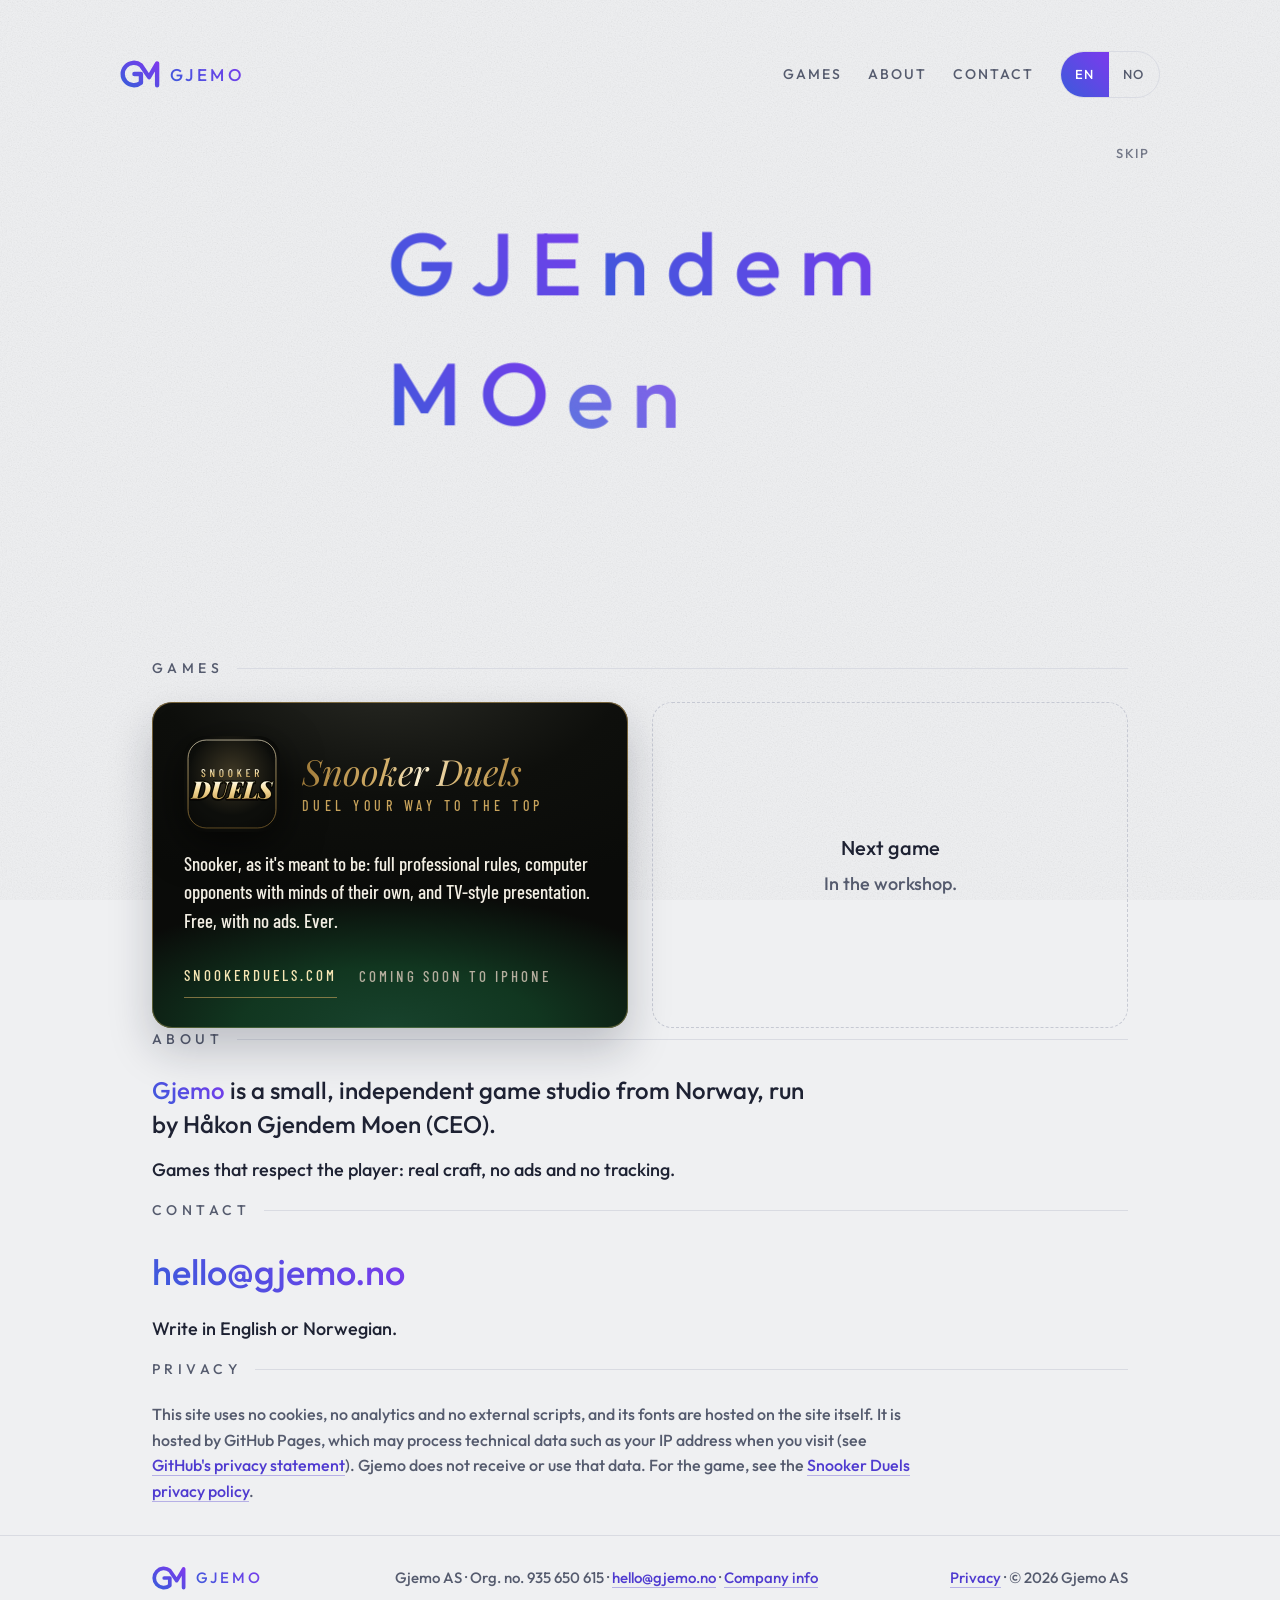
==== index.html @ 57ed3714 "Mykere inntoning av «Games, made in Norway» (starter før pennene er ferdige) Co-Authored-By: Claude " ====
<!doctype html>
<html lang="en">
<head>
<meta charset="utf-8">
<meta name="viewport" content="width=device-width,initial-scale=1">
<title>Gjemo - Independent game studio from Norway</title>
<meta name="description" content="Gjemo AS is a small independent game studio from Norway.">
<meta name="theme-color" content="#EFF0F2">
<link rel="icon" href="favicon.svg?v=2" type="image/svg+xml">
<style>
/* Fonts are self-hosted (see fonts/OFL.txt): no request leaves gjemo.no. */
@font-face{font-family:'Outfit';font-style:normal;font-weight:500;font-display:swap;src:url(fonts/outfit-500.woff2) format('woff2')}
@font-face{font-family:'Playfair Display';font-style:italic;font-weight:400;font-display:swap;src:url(fonts/playfair-display-italic-400.woff2) format('woff2')}
@font-face{font-family:'Barlow Condensed';font-style:normal;font-weight:500;font-display:swap;src:url(fonts/barlow-condensed-500.woff2) format('woff2')}

/* Gjemo identity: light, royal blue to violet */
:root{color-scheme:light;--bg:#EFF0F2;--card:#F8F8FA;--text:#1E2233;--muted:#555B6E;--line:#D9DBE2;--blue:#3B5BDB;--violet:#7C3AED;--link:#4F3BD0;--grad:linear-gradient(45deg,#3B5BDB,#7C3AED)}
*,*::before,*::after{box-sizing:border-box}
html{-webkit-text-size-adjust:100%}
body{margin:0;background:var(--bg);color:var(--text);font-family:'Outfit',system-ui,sans-serif;font-weight:500;font-size:18px;line-height:1.6;position:relative}
.tex{position:fixed;inset:0;width:100%;height:100%;pointer-events:none;z-index:0}
body>*:not(.tex){position:relative;z-index:1}
a{color:var(--link);text-decoration:none;border-bottom:1px solid rgba(79,59,208,.35)}
a:hover{border-bottom-color:var(--link)}
a:focus-visible{outline:2px solid var(--violet);outline-offset:3px;border-radius:2px}
.sprite{position:absolute;width:0;height:0;overflow:hidden}
.wrap{max-width:1040px;margin:0 auto;padding:0 32px}

/* Top bar */
.bar{display:flex;align-items:center;justify-content:space-between;gap:16px;padding:22px 0}
.brand{display:flex;align-items:center;gap:10px;border:0}
.brand svg{display:block}
.word{font-family:'Outfit',sans-serif;font-weight:500;letter-spacing:.2em;background:var(--grad);-webkit-background-clip:text;background-clip:text;color:transparent}
.brand .word{font-size:17px}
.nav{display:flex;align-items:center;gap:26px;font-size:14px;letter-spacing:.14em;text-transform:uppercase}
.nav a{color:var(--muted);border:0;padding:12px 4px;margin:-12px -4px}
.nav a:hover{color:var(--violet)}
.lang{display:flex;border:1px solid var(--line);border-radius:999px;overflow:hidden}
.lang button{font:inherit;font-size:13px;letter-spacing:.12em;background:none;border:0;color:var(--muted);padding:12px 14px;min-width:44px;min-height:44px;cursor:pointer}
.lang button[aria-pressed="true"]{background:var(--grad);color:#fff}

/* Hero. The finished lockup is plain markup (also the fallback). The intro script
   slides GJEMO into place while two fountain pens draw the mark (about 2.5 s), then shows it. */
.hero{position:relative;padding:150px 0 120px;display:flex;flex-direction:column;align-items:center;text-align:center;gap:26px}
.lockup{display:flex;align-items:center;gap:clamp(18px,3vw,34px);margin:0;font-weight:500}
.lockup .word{font-size:clamp(44px,8.4vw,88px);line-height:1;letter-spacing:.2em;margin-right:-.2em;white-space:nowrap}
.lockup .word span{background:var(--grad);-webkit-background-clip:text;background-clip:text;color:transparent}
.mark{display:block;width:clamp(100px,19vw,200px);height:auto;overflow:visible}
.tagline{margin:0;font-size:clamp(22px,3vw,30px);color:var(--text)}
.sub{margin:0;font-size:17px;color:var(--muted);letter-spacing:.06em}
.intro-on .lockup{visibility:hidden}
.intro-on .tagline,.intro-on .sub{opacity:0}
/* Tagline fades in softly while the pens are finishing (no jump when the intro ends) */
.tagline,.sub{will-change:opacity,transform}
.intro-tag .tagline,.intro-tag .sub,.intro-done .tagline,.intro-done .sub{animation:rise 1.1s cubic-bezier(.22,.8,.24,1) both}
.intro-tag .sub,.intro-done .sub{animation-delay:.2s}
.intro-tag.intro-done .tagline,.intro-tag.intro-done .sub{animation-play-state:running}
@keyframes rise{from{opacity:0;transform:translate3d(0,6px,0)}to{opacity:1;transform:translate3d(0,0,0)}}
.intro{position:absolute;inset:0;pointer-events:none;overflow:hidden}
.intro .w{position:absolute;left:0;top:0;line-height:1;letter-spacing:.2em;white-space:nowrap;will-change:transform,opacity,filter;background:var(--grad);-webkit-background-clip:text;background-clip:text;color:transparent;opacity:0}
.intro svg{position:absolute;overflow:visible}
.skip{position:absolute;right:0;top:12px;font:inherit;font-size:13px;letter-spacing:.14em;text-transform:uppercase;color:var(--muted);background:none;border:0;min-height:44px;padding:0 10px;cursor:pointer;opacity:.8}

/* Sections */
section{padding:56px 0}
h2{margin:0 0 22px;font-size:14px;font-weight:500;letter-spacing:.32em;text-transform:uppercase;color:var(--muted);display:flex;align-items:center;gap:14px}
h2::after{content:"";flex:1;height:1px;background:var(--line)}
.games{display:grid;grid-template-columns:repeat(auto-fill,minmax(min(440px,100%),1fr));gap:24px}

/* Each game is its own world: Snooker Duels keeps its dark, gold and cloth green */
.world-snooker{position:relative;overflow:hidden;border-radius:20px;color:#F2EEE3;background:radial-gradient(ellipse 90% 70% at 50% -10%,#2A2B25 0%,#0E0F0C 55%,#0A0B09 100%);box-shadow:inset 0 0 0 1px rgba(201,164,92,.55),0 22px 44px rgba(20,22,40,.22);padding:34px 32px 30px;display:flex;flex-direction:column;gap:18px;font-family:'Barlow Condensed',system-ui,sans-serif}
.world-snooker::before{content:"";position:absolute;left:0;right:0;bottom:0;height:46%;background:radial-gradient(ellipse 70% 90% at 50% 100%,#23704A 0%,#175A33 45%,rgba(13,58,31,0) 100%);opacity:.55;pointer-events:none}
.world-snooker>*{position:relative}
.world-snooker .head{display:flex;gap:22px;align-items:center}
.world-snooker img{flex:none;width:96px;height:96px;border-radius:22.4%;filter:drop-shadow(0 12px 20px rgba(0,0,0,.6))}
.world-snooker h3{margin:0;font-family:'Playfair Display',serif;font-style:italic;font-weight:400;font-size:36px;line-height:1.1;background:linear-gradient(100deg,#A57E3A 0%,#D4B06A 35%,#FFF6DA 50%,#D4B06A 65%,#A57E3A 100%);-webkit-background-clip:text;background-clip:text;color:transparent}
.world-snooker .slogan{margin:4px 0 0;font-size:14px;letter-spacing:.32em;text-transform:uppercase;color:#C9A45C}
.world-snooker p{margin:0;font-size:19px;line-height:1.5}
.world-snooker .links{display:flex;flex-wrap:wrap;gap:12px 22px;align-items:center;font-size:15px;letter-spacing:.2em;text-transform:uppercase}
.world-snooker a{color:#F6E6B4;border-bottom:1px solid rgba(201,164,92,.6);padding:10px 0}
.world-snooker a:focus-visible{outline-color:#C9A45C}
.world-snooker .soon{color:#B5AE9E}
.next{border:1px dashed #C6C9D3;border-radius:20px;display:flex;flex-direction:column;align-items:center;justify-content:center;gap:6px;min-height:220px;color:var(--muted);text-align:center;padding:30px}
.next b{font-weight:500;font-size:20px;color:var(--text)}

.about p,.contact p{margin:0 0 14px;max-width:680px}
.about .lead{font-size:24px;line-height:1.45}
.about .name{background:var(--grad);-webkit-background-clip:text;background-clip:text;color:transparent}
.contact .mail{font-size:clamp(26px,4vw,36px)}
.contact .mail a{border:0;background:var(--grad);-webkit-background-clip:text;background-clip:text;color:transparent}
.privacy p{max-width:760px;color:var(--muted);font-size:16px;margin:0}

footer{border-top:1px solid var(--line);margin-top:30px;padding:30px 0 44px;color:var(--muted);font-size:15px}
footer .wrap{display:flex;flex-wrap:wrap;gap:14px 30px;align-items:center;justify-content:space-between}
footer .brand .word{font-size:15px}

/* Language: English by default, Norwegian on request */
[lang="no"]{display:none}
html.no [lang="en"]:not(html){display:none}
html.no [lang="no"]{display:revert}

@media(max-width:640px){
  .wrap{padding:0 16px}
  .nav .sec{display:none}
  .hero{padding:64px 0 80px}
  .lockup{gap:18px}
  .world-snooker{padding:26px 20px}
  .world-snooker .head{flex-direction:column;align-items:flex-start}
}
</style>
</head>
<body>
<svg class="tex" aria-hidden="true" focusable="false"><filter id="felt"><feTurbulence type="fractalNoise" baseFrequency="0.8" numOctaves="4" seed="3"/><feColorMatrix type="saturate" values="0"/><feComponentTransfer><feFuncA type="linear" slope="0.18"/></feComponentTransfer></filter><rect width="100%" height="100%" filter="url(#felt)"/></svg>
<svg class="sprite" aria-hidden="true" focusable="false"><defs><linearGradient id="gjg" x1="0" y1="1" x2="1" y2="0"><stop offset="0" stop-color="#3B5BDB"/><stop offset="1" stop-color="#7C3AED"/></linearGradient></defs><symbol id="gjmark" viewBox="26 30 256 180"><path fill="none" stroke="url(#gjg)" stroke-width="28" stroke-linecap="round" stroke-linejoin="round" d="M160 120 L118 120 M160 120 L160 176 A72 72 0 1 1 160 64 L212 140 L264 52 L264 192"/></symbol></svg>

<header class="wrap bar">
<a class="brand" href="./" aria-label="Gjemo"><svg width="40" height="28" aria-hidden="true"><use href="#gjmark"/></svg><span class="word">GJEMO</span></a>
<nav class="nav" aria-label="Main">
<a class="sec" href="#games"><span lang="en">Games</span><span lang="no">Spill</span></a>
<a class="sec" href="#about"><span lang="en">About</span><span lang="no">Om</span></a>
<a class="sec" href="#contact"><span lang="en">Contact</span><span lang="no">Kontakt</span></a>
<div class="lang" role="group" aria-label="Language"><button type="button" data-l="en" aria-pressed="true">EN</button><button type="button" data-l="no" aria-pressed="false">NO</button></div>
</nav>
</header>

<main>
<div class="wrap hero">
<h1 class="lockup" aria-label="Gjemo">
<svg class="mark" viewBox="26 30 256 180" aria-hidden="true"><use href="#gjmark"/></svg>
<span class="word" aria-hidden="true"><span class="gje">GJE</span><span class="mo">MO</span></span>
</h1>
<p class="tagline"><span lang="en">Games, made in Norway.</span><span lang="no">Spill, laget i Norge.</span></p>
<p class="sub"><span lang="en">Independent game studio from Norway</span><span lang="no">Uavhengig spillstudio fra Norge</span></p>
</div>

<section id="games" class="wrap">
<h2><span lang="en">Games</span><span lang="no">Spill</span></h2>
<div class="games">
<article class="world-snooker">
<div class="head">
<img src="snooker-duels-ikon.svg" width="96" height="96" alt="Snooker Duels app icon">
<div>
<h3>Snooker Duels</h3>
<p class="slogan">Duel your way to the top</p>
</div>
</div>
<p lang="en">Snooker, as it's meant to be: full professional rules, computer opponents with minds of their own, and TV-style presentation. Free, with no ads. Ever.</p>
<p lang="no">Snooker slik det skal være: fulle proffregler, datamotstandere med egen vilje og TV-preg. Gratis, uten reklame. Aldri.</p>
<div class="links"><a href="https://snookerduels.com">snookerduels.com</a><span class="soon"><span lang="en">Coming soon to iPhone</span><span lang="no">Kommer snart til iPhone</span></span></div>
</article>
<div class="next" aria-hidden="true"><b><span lang="en">Next game</span><span lang="no">Neste spill</span></b><span lang="en">In the workshop.</span><span lang="no">På verkstedet.</span></div>
</div>
</section>

<section id="about" class="wrap about">
<h2><span lang="en">About</span><span lang="no">Om</span></h2>
<p class="lead" lang="en"><span class="name">Gjemo</span> is a small, independent game studio from Norway, run by Håkon Gjendem Moen (CEO).</p>
<p class="lead" lang="no"><span class="name">Gjemo</span> er et lite, uavhengig spillstudio fra Norge, drevet av Håkon Gjendem Moen (daglig leder).</p>
<p lang="en">Games that respect the player: real craft, no ads and no tracking.</p>
<p lang="no">Spill som respekterer spilleren: ekte håndverk, ingen reklame og ingen sporing.</p>
</section>

<section id="contact" class="wrap contact">
<h2><span lang="en">Contact</span><span lang="no">Kontakt</span></h2>
<p class="mail"><a href="mailto:hello@gjemo.no">hello@gjemo.no</a></p>
<p lang="en">Write in English or Norwegian.</p>
<p lang="no">Skriv på norsk eller engelsk.</p>
</section>

<section id="privacy" class="wrap privacy">
<h2><span lang="en">Privacy</span><span lang="no">Personvern</span></h2>
<p lang="en">This site uses no cookies, no analytics and no external scripts, and its fonts are hosted on the site itself. It is hosted by GitHub Pages, which may process technical data such as your IP address when you visit (see <a href="https://docs.github.com/en/site-policy/privacy-policies/github-general-privacy-statement">GitHub's privacy statement</a>). Gjemo does not receive or use that data. For the game, see the <a href="https://snookerduels.com/privacy">Snooker Duels privacy policy</a>.</p>
<p lang="no">Siden bruker ingen informasjonskapsler, ingen analyse og ingen eksterne skript, og fontene ligger på siden selv. Den driftes av GitHub Pages, som kan behandle tekniske data som IP-adressen din når du besøker den (se <a href="https://docs.github.com/en/site-policy/privacy-policies/github-general-privacy-statement">GitHubs personvernerklæring</a>). Gjemo mottar eller bruker ikke disse dataene. For spillet, se <a href="https://snookerduels.com/privacy">personvernerklæringen for Snooker Duels</a>.</p>
</section>
</main>

<footer>
<div class="wrap">
<a class="brand" href="./" aria-label="Gjemo"><svg width="34" height="24" aria-hidden="true"><use href="#gjmark"/></svg><span class="word">GJEMO</span></a>
<span>Gjemo AS · <span lang="en">Org. no.</span><span lang="no">Org.nr.</span> 935 650 615 · <a href="mailto:hello@gjemo.no">hello@gjemo.no</a> · <a href="company.html"><span lang="en">Company info</span><span lang="no">Selskapsinfo</span></a></span>
<span><a href="#privacy"><span lang="en">Privacy</span><span lang="no">Personvern</span></a> · &copy; 2026 Gjemo AS</span>
</div>
</footer>

<script>
/* GJEMO intro, after C:\Gjemo\logo\endelig\intro-forhand.html (#v=6&c=4). Long version on the first visit, short on later visits; tap or key skips,
   prefers-reduced-motion or no fonts API shows the finished logo directly. No sound, no external files. */
(function(){
  var hero=document.querySelector('.hero'), lock=hero.querySelector('.lockup');
  if(matchMedia('(prefers-reduced-motion: reduce)').matches||!document.fonts||!window.requestAnimationFrame) return;
  hero.classList.add('intro-on');
  var done=false, raf=0, stage=null, skip=null;
  function finish(){
    if(done) return; done=true; cancelAnimationFrame(raf);
    if(stage) stage.remove(); if(skip) skip.remove();
    hero.classList.remove('intro-on'); hero.classList.add('intro-done');
    removeEventListener('pointerdown',finish); removeEventListener('keydown',finish);
  }
  addEventListener('pointerdown',finish); addEventListener('keydown',finish);
  var safety=setTimeout(finish,2500); // fonts never ready: show the finished logo
  document.fonts.ready.then(function(){ clearTimeout(safety); if(!done) start(); });

  function start(){
    var ease=function(x){return x<0?0:x>1?1:(x<.5?4*x*x*x:1-Math.pow(-2*x+2,3)/2)};
    var k=function(t,a,b){return ease((t-a)/(b-a))}, lin=function(x){return x<0?0:x>1?1:x};
    var H=hero.getBoundingClientRect();
    var rel=function(el){var b=el.getBoundingClientRect();return{x:b.left-H.left,y:b.top-H.top,w:b.width,h:b.height}};
    var word=lock.querySelector('.word'), gT=rel(lock.querySelector('.gje')), mT=rel(lock.querySelector('.mo')), kT=rel(lock.querySelector('.mark')), L=rel(lock);
    var fs=parseFloat(getComputedStyle(word).fontSize);
    var NS='http://www.w3.org/2000/svg', D1='M118 120 L160 120 L160 176 A72 72 0 1 1 160 64', D2='M264 192 L264 52 L212 140 L160 64';
    stage=document.createElement('div'); stage.className='intro'; stage.setAttribute('aria-hidden','true'); stage.style.fontSize=fs+'px';
    // First visit: the long intro (GJEndem / MOen -> GJE + MO -> pens). Later visits, or no storage: the short one.
    var long=false;
    try{ if(!localStorage.getItem('gjemo-intro')){ localStorage.setItem('gjemo-intro','1'); long=localStorage.getItem('gjemo-intro')==='1'; } }catch(e){ long=false; }
    stage.innerHTML=(long?'<span class="w">GJE</span><span class="w">ndem</span><span class="w">MO</span><span class="w">en</span>':'<span class="w">GJEMO</span>')+
      '<svg viewBox="26 30 256 180"><defs><linearGradient id="gji" gradientUnits="userSpaceOnUse" x1="42.75" y1="192" x2="264" y2="48"><stop offset="0" stop-color="#3B5BDB"/><stop offset="1" stop-color="#7C3AED"/></linearGradient></defs>'+
      '<path fill="none" stroke="url(#gji)" stroke-linecap="round" stroke-linejoin="round" d="'+D1+'"/><path fill="none" stroke="url(#gji)" stroke-linecap="round" stroke-linejoin="round" d="'+D2+'"/>'+
      '<circle r="9" fill="#5B3FD8"/><circle r="9" fill="#6D3FE0"/></svg>';
    hero.appendChild(stage);
    skip=document.createElement('button'); skip.type='button'; skip.className='skip'; skip.textContent=document.documentElement.classList.contains('no')?'Hopp over':'Skip';
    hero.appendChild(skip);
    var w=stage.querySelectorAll('.w'), G=w[0], N=w[1], M=w[2], E=w[3];
    var svg=stage.querySelector('svg'), P=svg.querySelectorAll('path')[0], Q=svg.querySelectorAll('path')[1], c=svg.querySelectorAll('circle');
    svg.setAttribute('width',kT.w); svg.setAttribute('height',kT.h); svg.style.left=kT.x+'px'; svg.style.top=kT.y+'px'; svg.style.transformOrigin='50% 50%';
    var LP=P.getTotalLength(), LQ=Q.getTotalLength();
    var place=function(el,x,y,o,blur,sc){el.style.transform='translate('+x.toFixed(2)+'px,'+y.toFixed(2)+'px)'+(sc?' scale('+sc+')':'');el.style.opacity=o;el.style.filter=blur>.05?'blur('+blur.toFixed(2)+'px)':'none'};
    if(long){
      var wG=G.getBoundingClientRect().width, wN=N.getBoundingClientRect().width, wM=M.getBoundingClientRect().width, wE=E.getBoundingClientRect().width;
      var cx=L.x+L.w/2, cy=gT.y, dy=fs*62/84, Xs=cx-Math.max(wG+wN,wM+wE)/2;
    }
    // Pen timing: long 2.8-4.3 s (ends 4.5), short 0.7-2.2 s (ends 2.3)
    var p0=long?2.8:.7, p1t=long?4.3:2.2, end=long?4.5:2.3;
    var t0=performance.now();
    function frame(now){
      var t=(now-t0)/1000;
      if(long){
        var a1=k(t,.1,.8), a2=k(t,.5,1.2), a3=k(t,.8,1.5), a4=k(t,1.2,1.9), m=k(t,2.2,3.3), fadeOut=1-k(t,1.9,2.5), d=k(t,1.8,2.5);
        place(G, Xs+(gT.x-Xs)*m, cy-dy+dy*m+(1-a1)*14, a1, (1-Math.min(1,a1*1.4))*6);
        place(M, Xs+(mT.x-Xs)*m, cy+dy-dy*m+(1-a3)*14, a3, (1-Math.min(1,a3*1.4))*6);
        // «ndem» and «en» dissolve (blur + lift) while GJE and MO start to slide
        place(N, Xs+wG, cy-dy+(1-a2)*14-d*16, Math.min(a2,fadeOut), Math.max((1-Math.min(1,a2*1.4))*6,d*10), 1+d*.04);
        place(E, Xs+wM, cy+dy+(1-a4)*14-d*16, Math.min(a4,fadeOut), Math.max((1-Math.min(1,a4*1.4))*6,d*10), 1+d*.04);
      } else {
        // GJEMO slides into place (0.2-1.0 s)
        var a=k(t,.2,1);
        place(G, gT.x+(1-a)*fs*.6, gT.y, a, (1-Math.min(1,a*1.4))*6);
      }
      // two fountain pens from each end, meeting at the top of the G; the strokes swell as they go
      var dr=k(t,p0,p1t), on=(t>p0-.05&&t<end)?1:0, fadePen=1-lin((t-(p1t-.1))/.25), sw=String(10+18*Math.min(1,dr*1.5));
      P.style.visibility=Q.style.visibility=(t<p0+.02?'hidden':'visible');
      P.setAttribute('stroke-width',sw); Q.setAttribute('stroke-width',sw);
      P.style.strokeDasharray=(LP*dr)+' '+(LP+1); Q.style.strokeDasharray=(LQ*dr)+' '+(LQ+1);
      var p1=P.getPointAtLength(LP*dr), p2=Q.getPointAtLength(LQ*dr);
      c[0].setAttribute('cx',p1.x); c[0].setAttribute('cy',p1.y); c[0].style.opacity=on*fadePen;
      c[1].setAttribute('cx',p2.x); c[1].setAttribute('cy',p2.y); c[1].style.opacity=on*fadePen;
      svg.style.transform='scale('+(0.97+0.03*dr)+')';
      if(t>=end-.5 && !hero.classList.contains('intro-tag')) hero.classList.add('intro-tag'); // start the tagline before the pens finish
      if(t>=end){ finish(); return; }
      raf=requestAnimationFrame(frame);
    }
    raf=requestAnimationFrame(frame);
  }
})();
(function(){
  var h=document.documentElement, b=document.querySelectorAll('.lang button');
  function set(l){h.classList.toggle('no',l==='no');h.lang=l==='no'?'nb':'en';b.forEach(function(x){x.setAttribute('aria-pressed',String(x.dataset.l===l))});try{localStorage.setItem('gjemo-lang',l)}catch(e){}}
  b.forEach(function(x){x.addEventListener('click',function(){set(x.dataset.l)})});
  try{var s=localStorage.getItem('gjemo-lang');if(s)set(s)}catch(e){}
})();
</script>
</body>
</html>
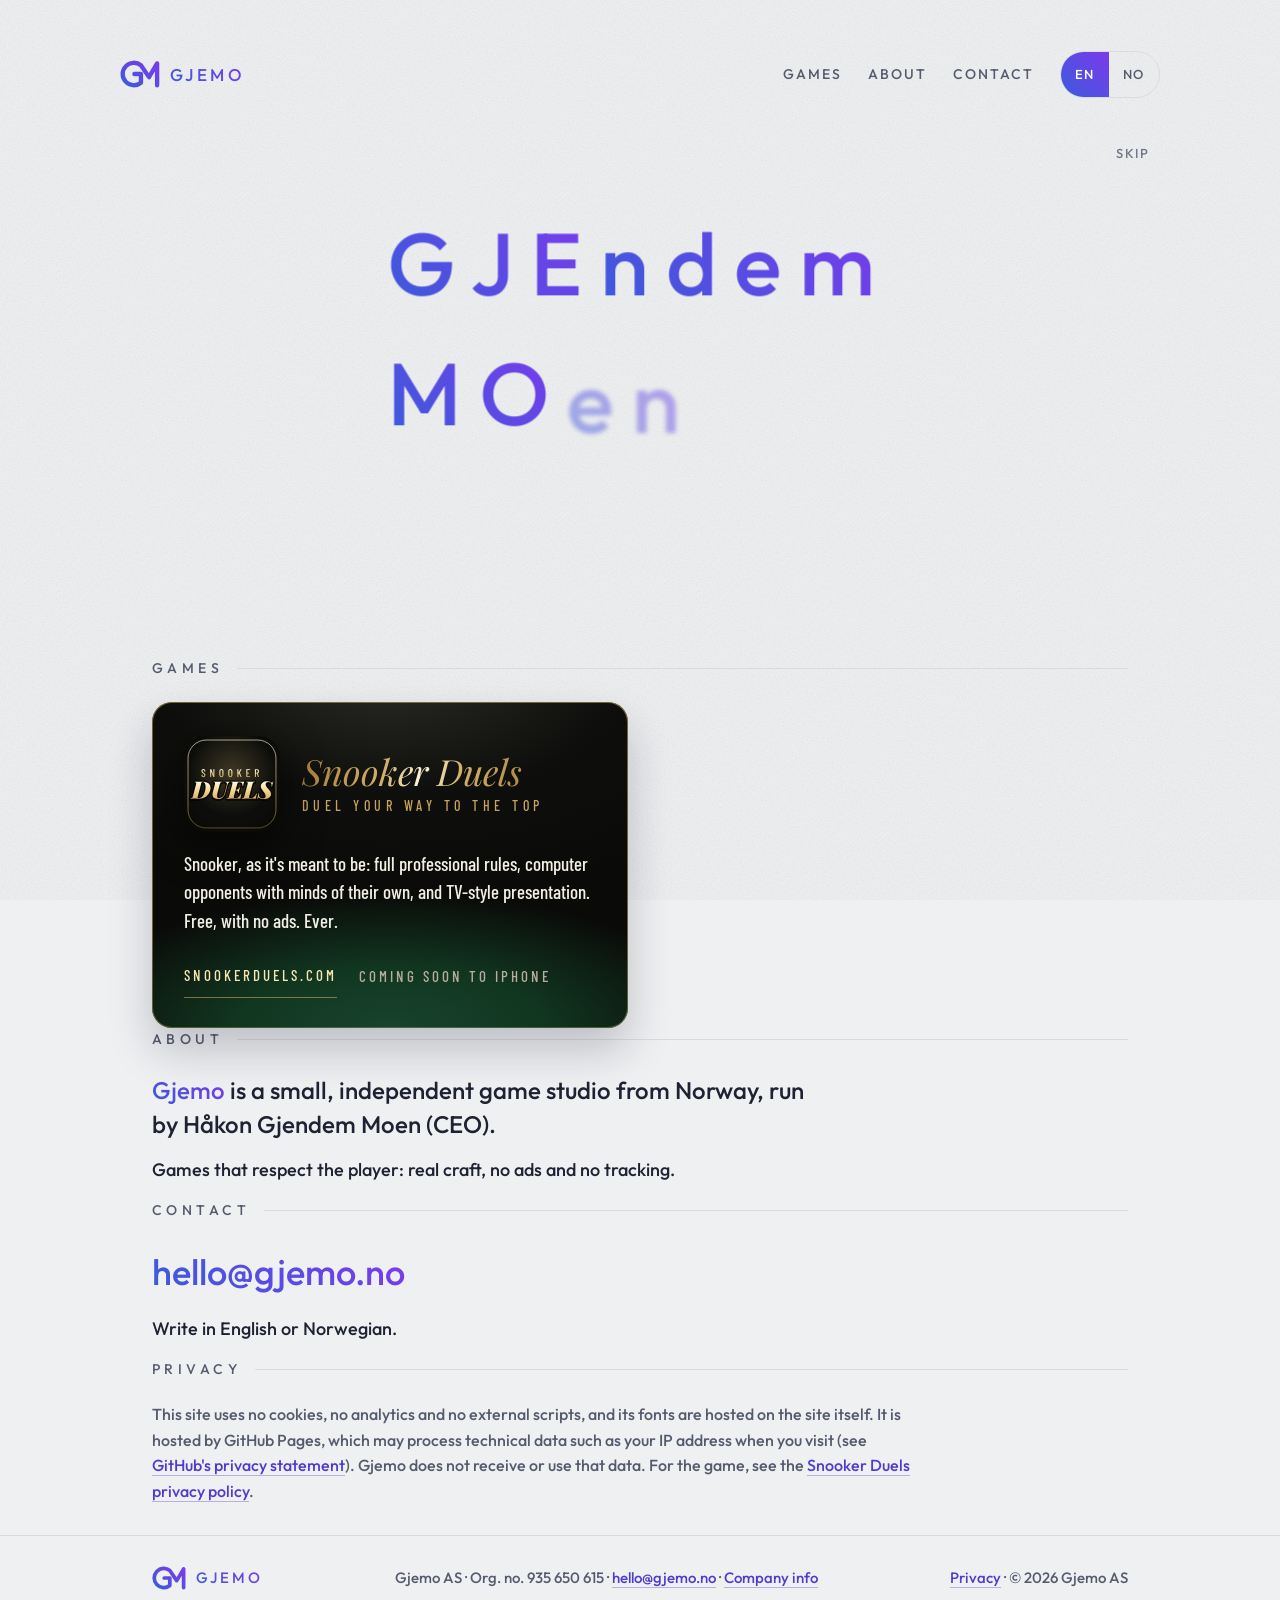
==== commit f42020ed: "Fjern «Next game – in the workshop» (Håkon 8. okt) Co-Authored-By: Claude Opus 5.5 <noreply@anthropi" ====
--- a/index.html
+++ b/index.html
@@ -148,7 +148,6 @@
 <p lang="no">Snooker slik det skal være: fulle proffregler, datamotstandere med egen vilje og TV-preg. Gratis, uten reklame. Aldri.</p>
 <div class="links"><a href="https://snookerduels.com">snookerduels.com</a><span class="soon"><span lang="en">Coming soon to iPhone</span><span lang="no">Kommer snart til iPhone</span></span></div>
 </article>
-<div class="next" aria-hidden="true"><b><span lang="en">Next game</span><span lang="no">Neste spill</span></b><span lang="en">In the workshop.</span><span lang="no">På verkstedet.</span></div>
 </div>
 </section>
 
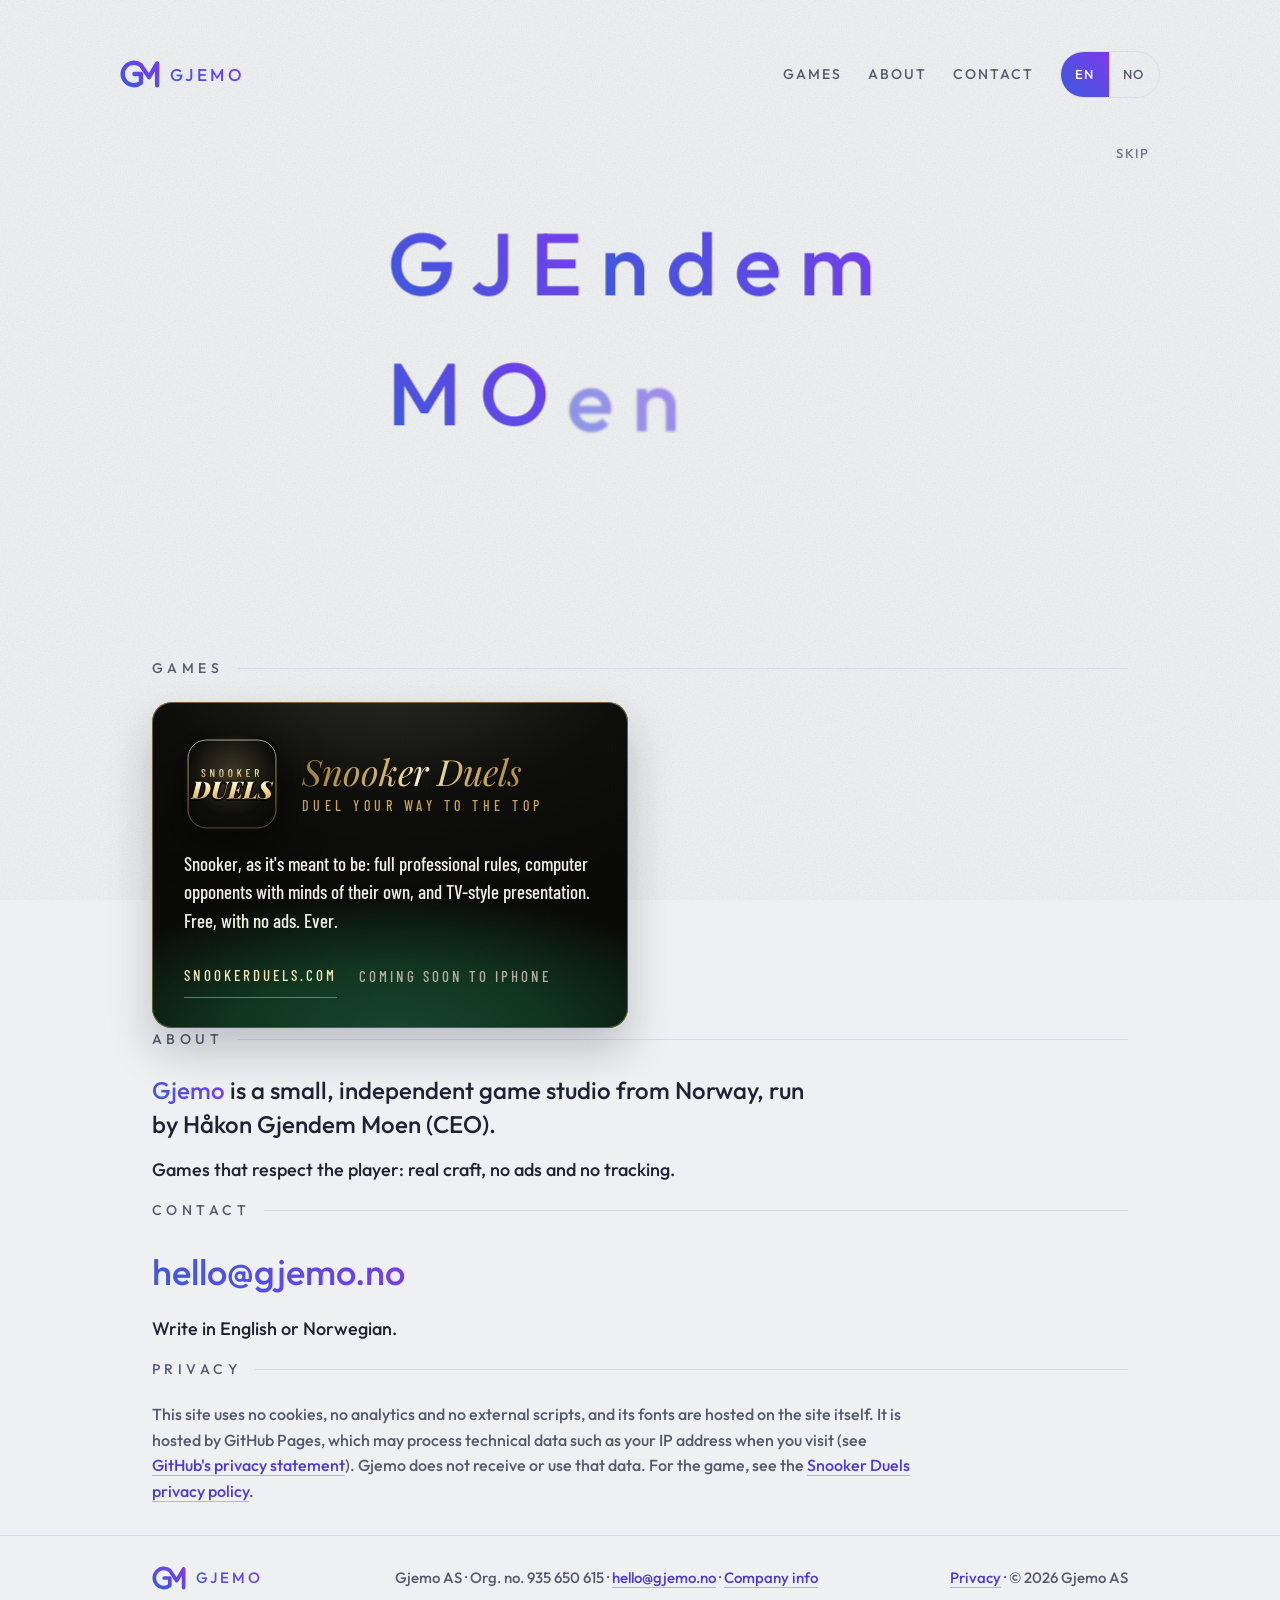
==== commit 50cf4aca: "Intro: kalibrert mot ekte logo (ingen hopp), mykt bytte (ingen hakk) (Håkon 8. okt: «publiser») Co-A" ====
--- a/index.html
+++ b/index.html
@@ -191,8 +191,10 @@
   var done=false, raf=0, stage=null, skip=null;
   function finish(){
     if(done) return; done=true; cancelAnimationFrame(raf);
-    if(stage) stage.remove(); if(skip) skip.remove();
+    // Show the real logo first, then remove the intro layer on the next frame: no blank or doubled frame.
     hero.classList.remove('intro-on'); hero.classList.add('intro-done');
+    if(skip) skip.remove();
+    var st=stage; if(st) requestAnimationFrame(function(){ requestAnimationFrame(function(){ st.remove(); }); });
     removeEventListener('pointerdown',finish); removeEventListener('keydown',finish);
   }
   addEventListener('pointerdown',finish); addEventListener('keydown',finish);
@@ -222,7 +224,12 @@
     var svg=stage.querySelector('svg'), P=svg.querySelectorAll('path')[0], Q=svg.querySelectorAll('path')[1], c=svg.querySelectorAll('circle');
     svg.setAttribute('width',kT.w); svg.setAttribute('height',kT.h); svg.style.left=kT.x+'px'; svg.style.top=kT.y+'px'; svg.style.transformOrigin='50% 50%';
     var LP=P.getTotalLength(), LQ=Q.getTotalLength();
-    var place=function(el,x,y,o,blur,sc){el.style.transform='translate('+x.toFixed(2)+'px,'+y.toFixed(2)+'px)'+(sc?' scale('+sc+')':'');el.style.opacity=o;el.style.filter=blur>.05?'blur('+blur.toFixed(2)+'px)':'none'};
+    var place=function(el,x,y,o,blur,sc){el.style.transform='translate('+(x+ox).toFixed(2)+'px,'+(y+oy).toFixed(2)+'px)'+(sc?' scale('+sc+')':'');el.style.opacity=o;el.style.filter=blur>.05?'blur('+blur.toFixed(2)+'px)':'none'};
+    // Calibrate: put the intro text where the real «GJE» is and measure the difference, so the intro
+    // ends pixel-exact on the real logo (the glyph box of a positioned span differs from inline text).
+    var ox=0, oy=0;
+    place(G, gT.x, gT.y, 0, 0); var gr=rel(G); ox=gT.x-gr.x; oy=gT.y-gr.y;
+    var sr=rel(svg); if(Math.abs(sr.y-kT.y)>.3||Math.abs(sr.x-kT.x)>.3){ svg.style.left=(kT.x+(kT.x-sr.x))+'px'; svg.style.top=(kT.y+(kT.y-sr.y))+'px'; }
     if(long){
       var wG=G.getBoundingClientRect().width, wN=N.getBoundingClientRect().width, wM=M.getBoundingClientRect().width, wE=E.getBoundingClientRect().width;
       var cx=L.x+L.w/2, cy=gT.y, dy=fs*62/84, Xs=cx-Math.max(wG+wN,wM+wE)/2;
@@ -252,7 +259,7 @@
       var p1=P.getPointAtLength(LP*dr), p2=Q.getPointAtLength(LQ*dr);
       c[0].setAttribute('cx',p1.x); c[0].setAttribute('cy',p1.y); c[0].style.opacity=on*fadePen;
       c[1].setAttribute('cx',p2.x); c[1].setAttribute('cy',p2.y); c[1].style.opacity=on*fadePen;
-      svg.style.transform='scale('+(0.97+0.03*dr)+')';
+      svg.style.transform=dr>=1?'none':'scale('+(0.97+0.03*dr)+')';
       if(t>=end-.5 && !hero.classList.contains('intro-tag')) hero.classList.add('intro-tag'); // start the tagline before the pens finish
       if(t>=end){ finish(); return; }
       raf=requestAnimationFrame(frame);
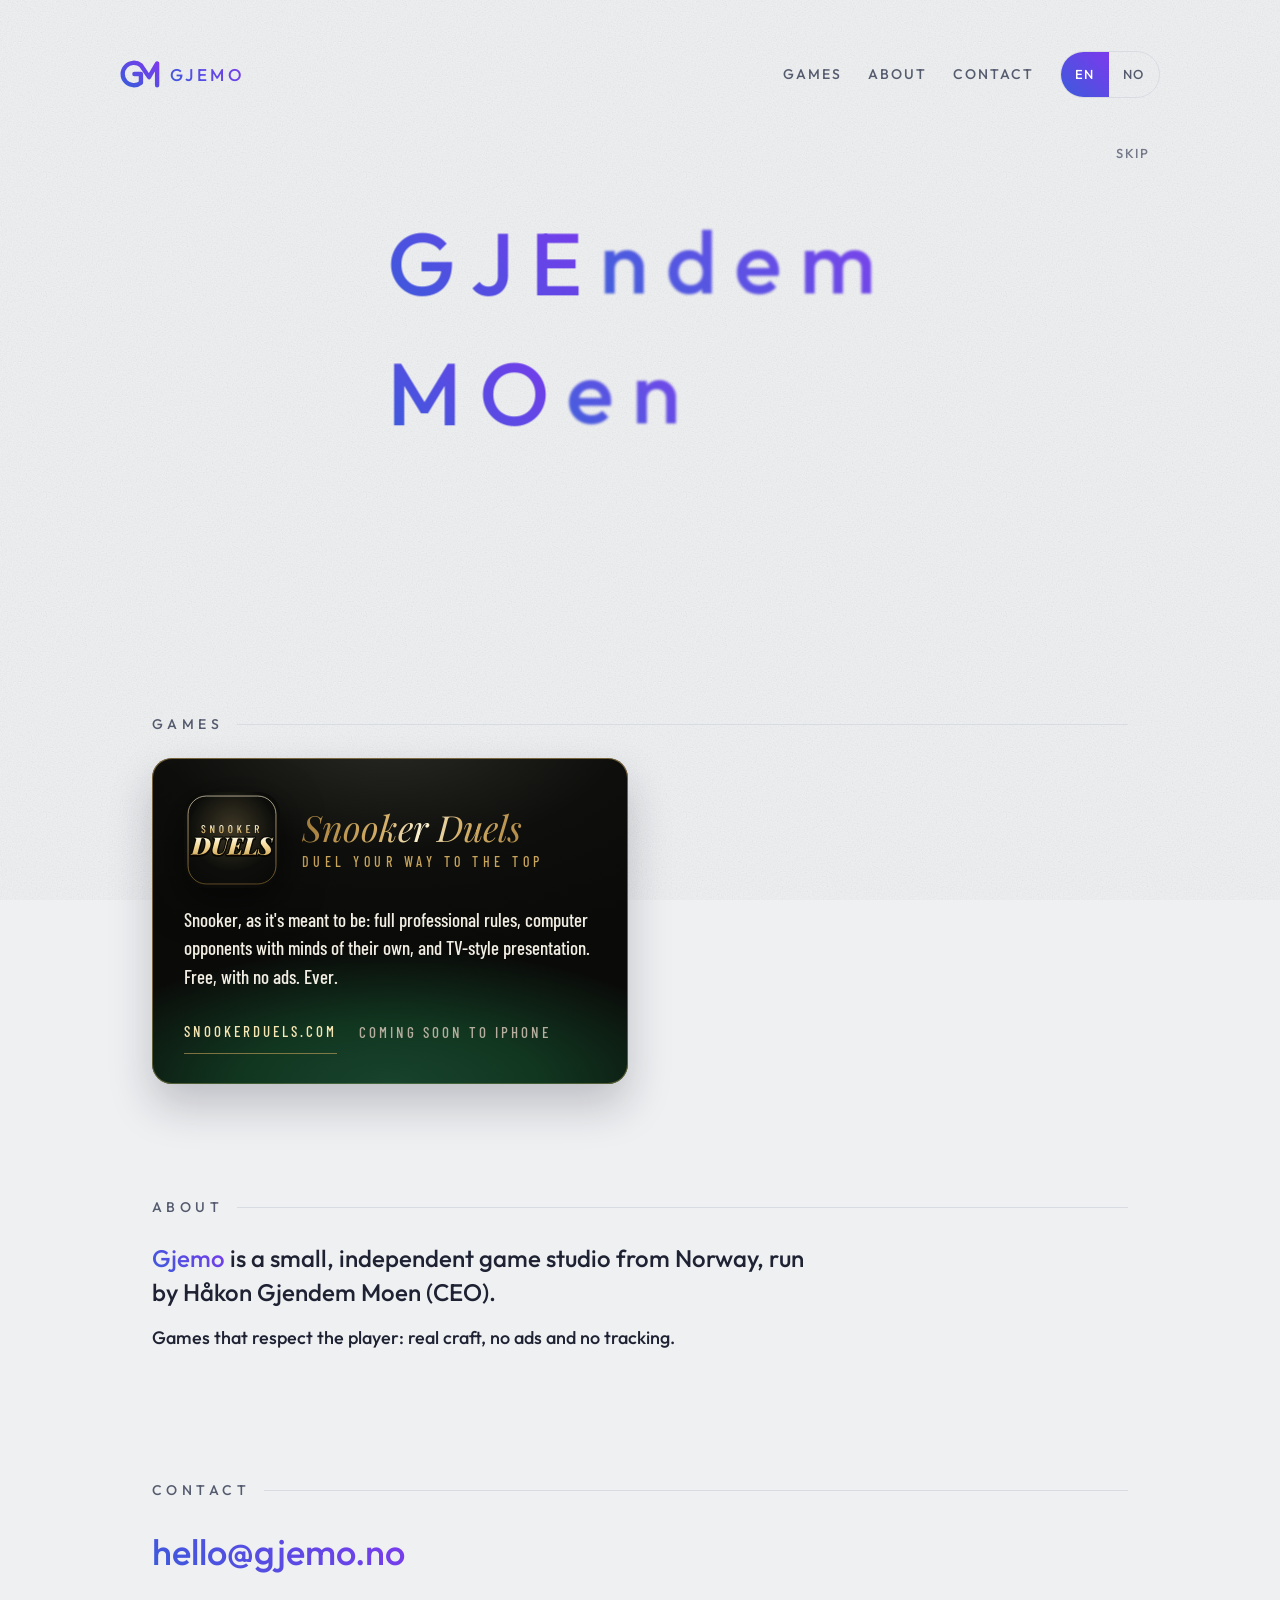
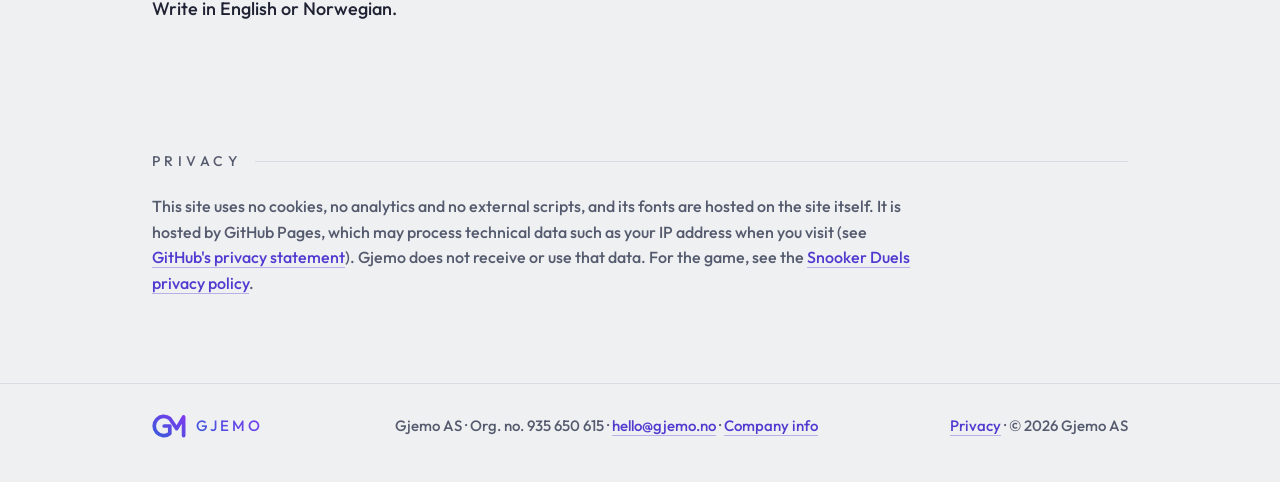
==== commit ddc46728: "Luft mellom seksjonene (Spill/Om/Kontakt) Co-Authored-By: Claude Opus 5.5 <noreply@anthropic.com> Cl" ====
--- a/index.html
+++ b/index.html
@@ -63,6 +63,7 @@
 
 /* Sections */
 section{padding:56px 0}
+section.wrap{padding-top:56px;padding-bottom:56px} /* .wrap set padding:0 32px and removed the vertical space */
 h2{margin:0 0 22px;font-size:14px;font-weight:500;letter-spacing:.32em;text-transform:uppercase;color:var(--muted);display:flex;align-items:center;gap:14px}
 h2::after{content:"";flex:1;height:1px;background:var(--line)}
 .games{display:grid;grid-template-columns:repeat(auto-fill,minmax(min(440px,100%),1fr));gap:24px}
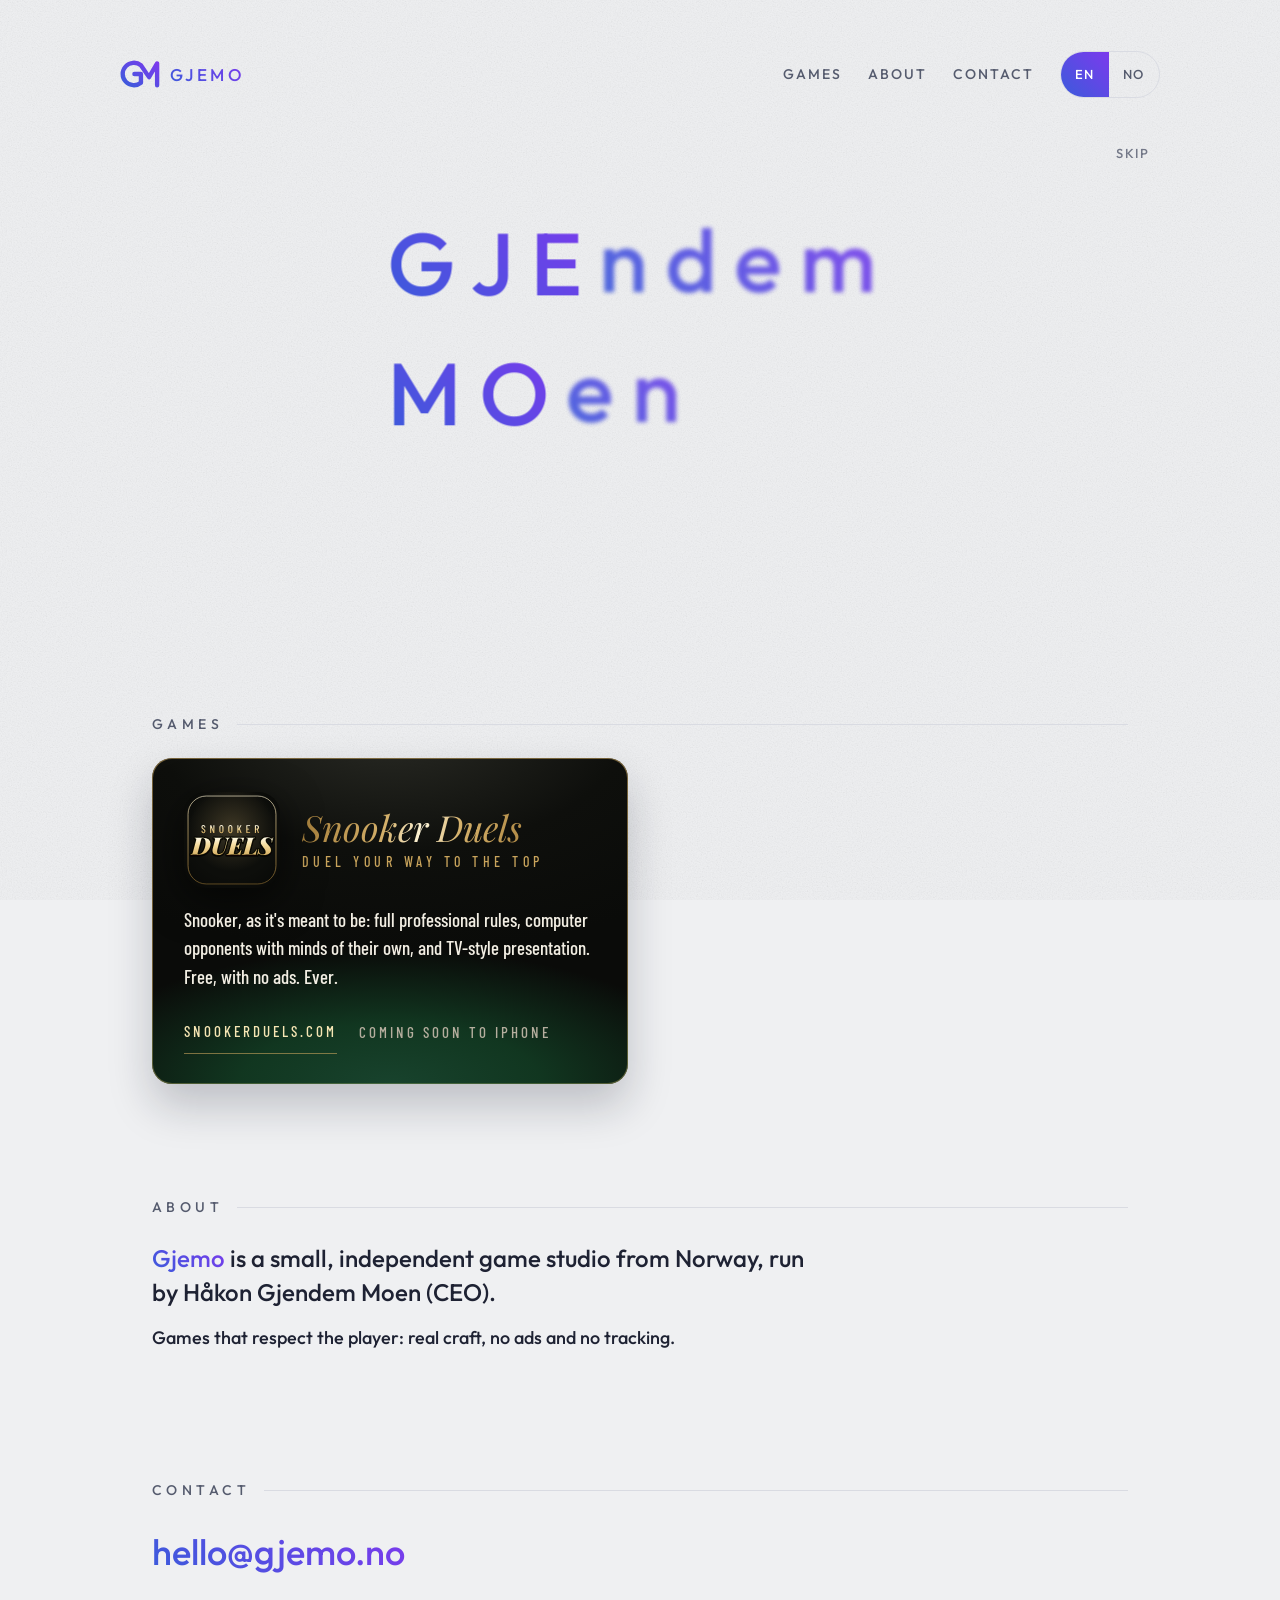
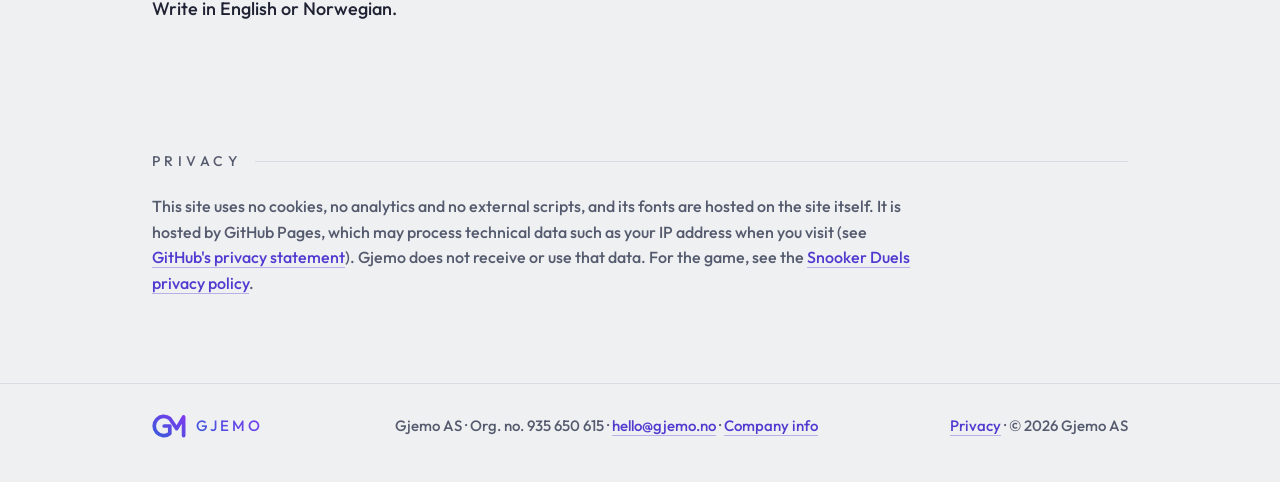
==== commit fd52ffef: "Intro spilles alltid (også med redusert bevegelse); trykk på logoen for å se den på nytt (Håkon 8. o" ====
--- a/index.html
+++ b/index.html
@@ -187,7 +187,10 @@
    prefers-reduced-motion or no fonts API shows the finished logo directly. No sound, no external files. */
 (function(){
   var hero=document.querySelector('.hero'), lock=hero.querySelector('.lockup');
-  if(matchMedia('(prefers-reduced-motion: reduce)').matches||!document.fonts||!window.requestAnimationFrame) return;
+  // The intro is short, calm and has no flashing, so it plays also with «reduce motion» (Håkon 8 Oct).
+  if(!document.fonts||!window.requestAnimationFrame) return;
+  // Tap the logo afterwards to watch the intro again.
+  lock.style.cursor='pointer'; lock.addEventListener('click',function(){ if(hero.classList.contains('intro-done')){ try{localStorage.removeItem('gjemo-intro')}catch(e){} location.reload(); } });
   hero.classList.add('intro-on');
   var done=false, raf=0, stage=null, skip=null;
   function finish(){
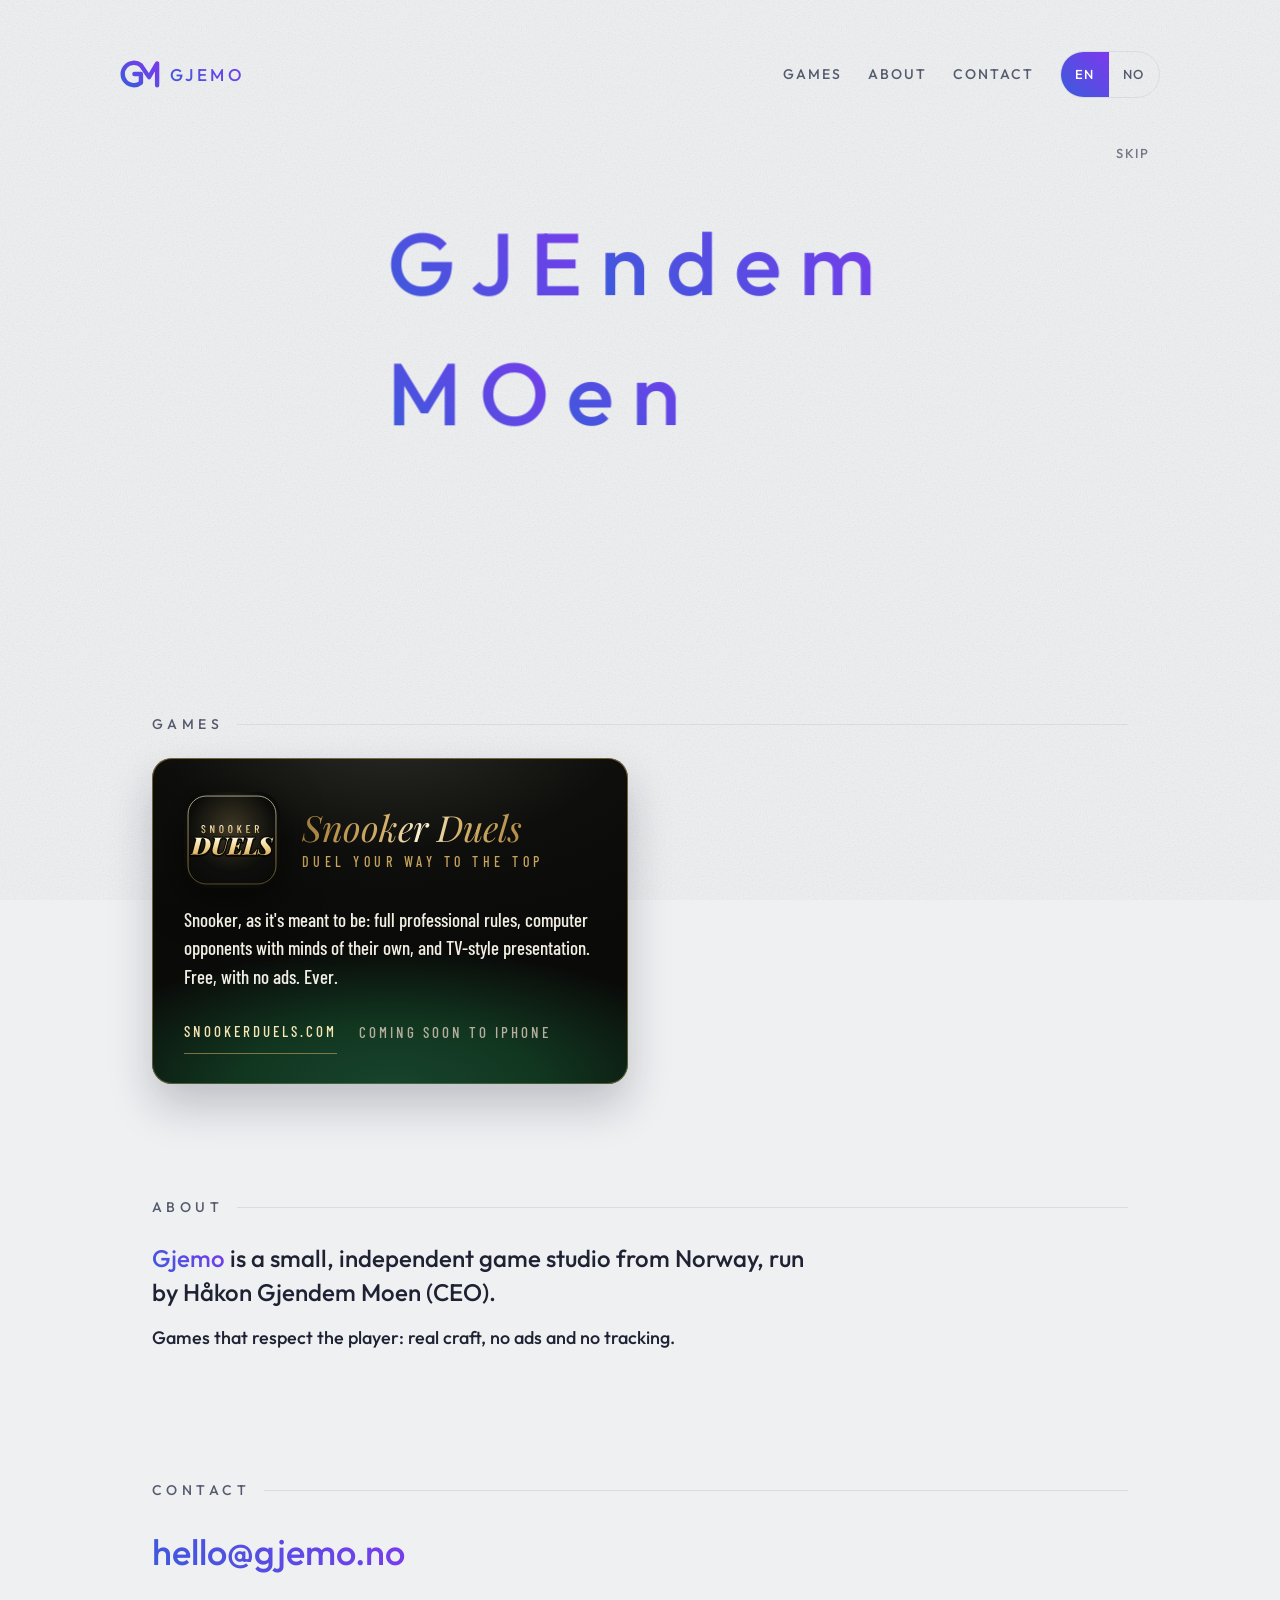
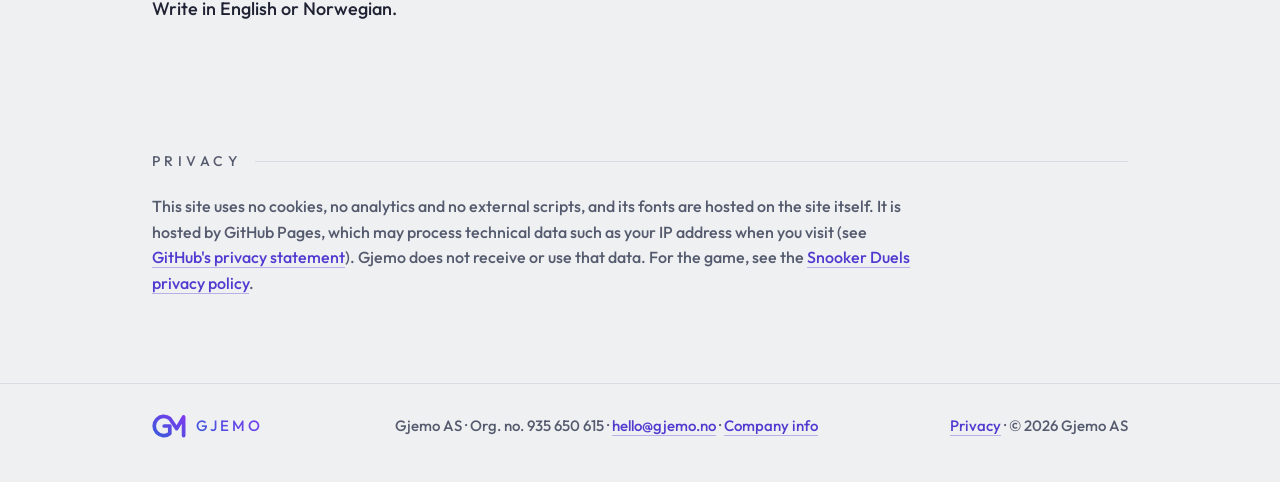
==== commit f20c1b48: "Intro: én fargeovergang i GJEMO og myk overtoning til ferdig logo (ingen rykk) Co-Authored-By: Claud" ====
--- a/index.html
+++ b/index.html
@@ -44,7 +44,10 @@
 .hero{position:relative;padding:150px 0 120px;display:flex;flex-direction:column;align-items:center;text-align:center;gap:26px}
 .lockup{display:flex;align-items:center;gap:clamp(18px,3vw,34px);margin:0;font-weight:500}
 .lockup .word{font-size:clamp(44px,8.4vw,88px);line-height:1;letter-spacing:.2em;margin-right:-.2em;white-space:nowrap}
-.lockup .word span{background:var(--grad);-webkit-background-clip:text;background-clip:text;color:transparent}
+/* One continuous gradient over the whole word (as in the intro), not one per span */
+.lockup .word{background:var(--grad);-webkit-background-clip:text;background-clip:text;color:transparent}
+.lockup .word span{color:transparent}
+.intro{transition:opacity .35s ease}
 .mark{display:block;width:clamp(100px,19vw,200px);height:auto;overflow:visible}
 .tagline{margin:0;font-size:clamp(22px,3vw,30px);color:var(--text)}
 .sub{margin:0;font-size:17px;color:var(--muted);letter-spacing:.06em}
@@ -198,7 +201,8 @@
     // Show the real logo first, then remove the intro layer on the next frame: no blank or doubled frame.
     hero.classList.remove('intro-on'); hero.classList.add('intro-done');
     if(skip) skip.remove();
-    var st=stage; if(st) requestAnimationFrame(function(){ requestAnimationFrame(function(){ st.remove(); }); });
+    // Cross-fade: the intro layer fades out over the real logo (0.35 s), so no colour or pixel jump shows.
+    var st=stage; if(st){ requestAnimationFrame(function(){ st.style.opacity='0'; setTimeout(function(){ st.remove(); },400); }); }
     removeEventListener('pointerdown',finish); removeEventListener('keydown',finish);
   }
   addEventListener('pointerdown',finish); addEventListener('keydown',finish);
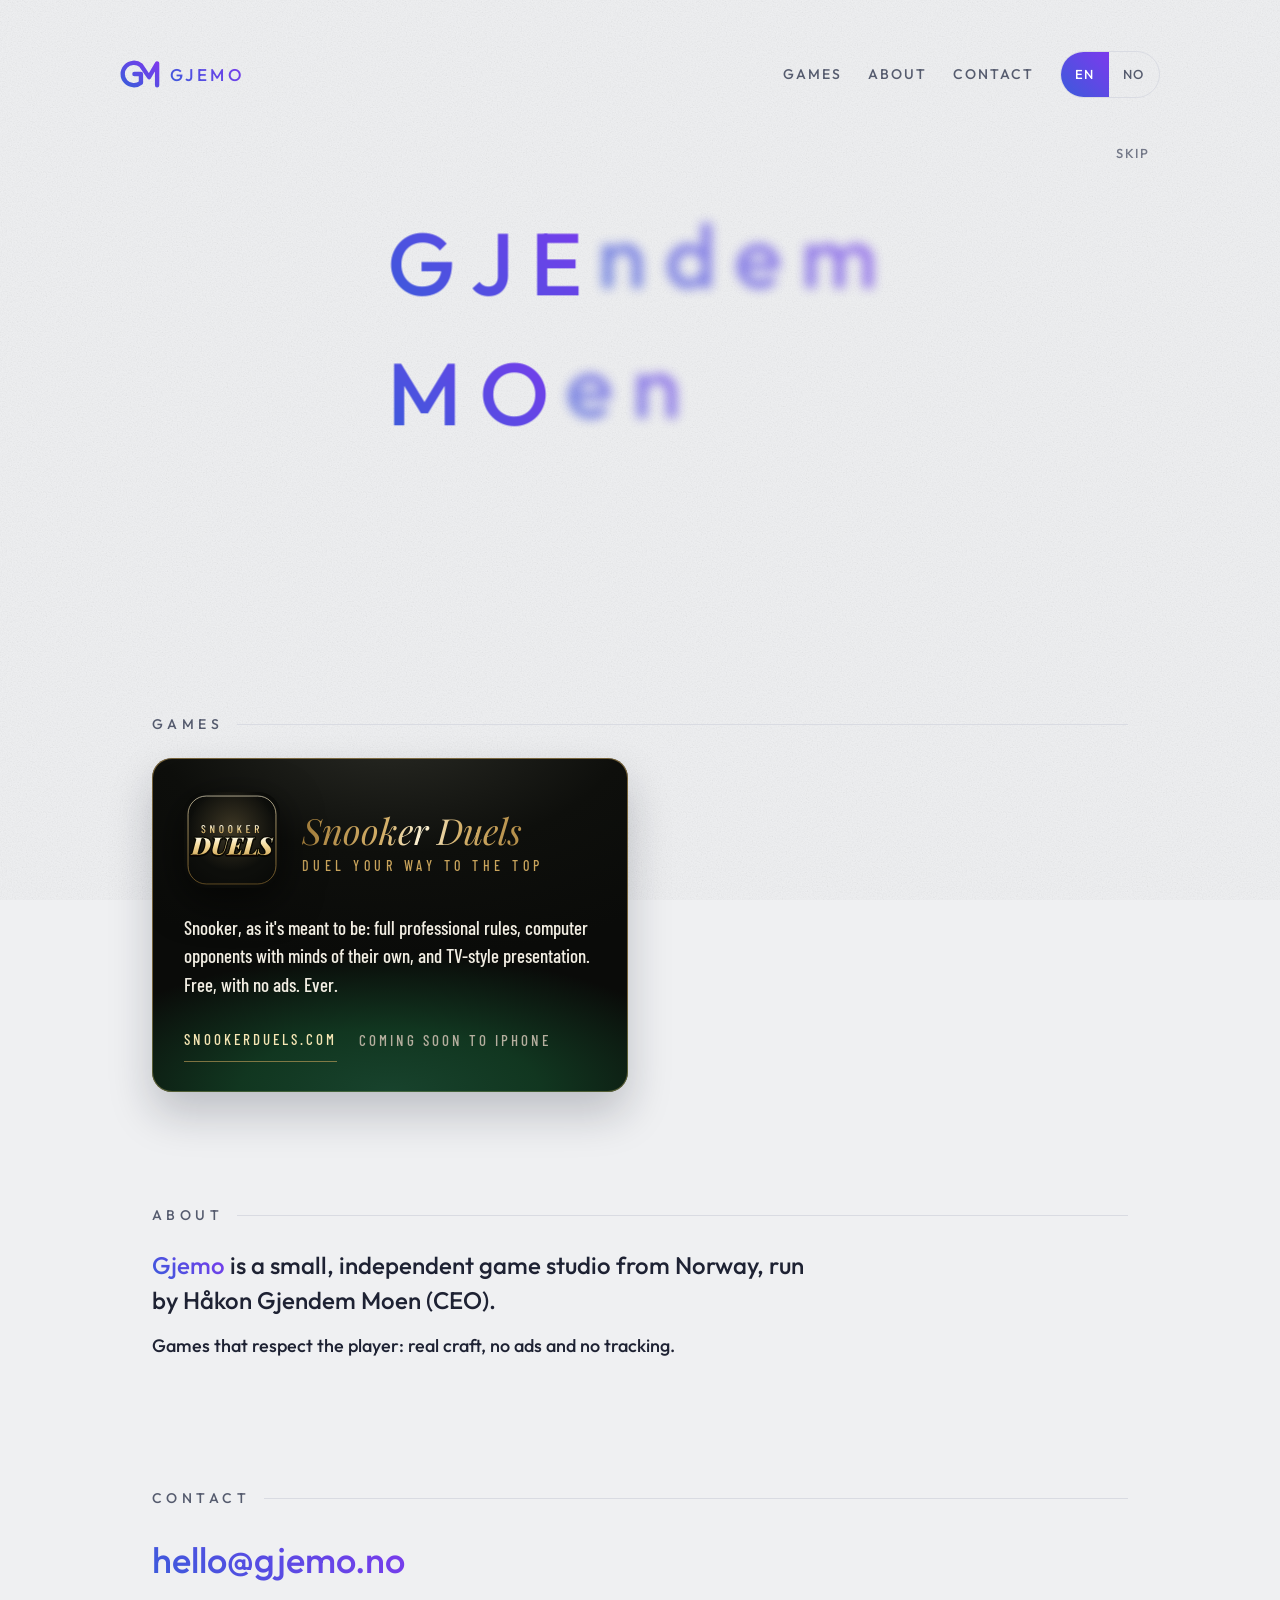
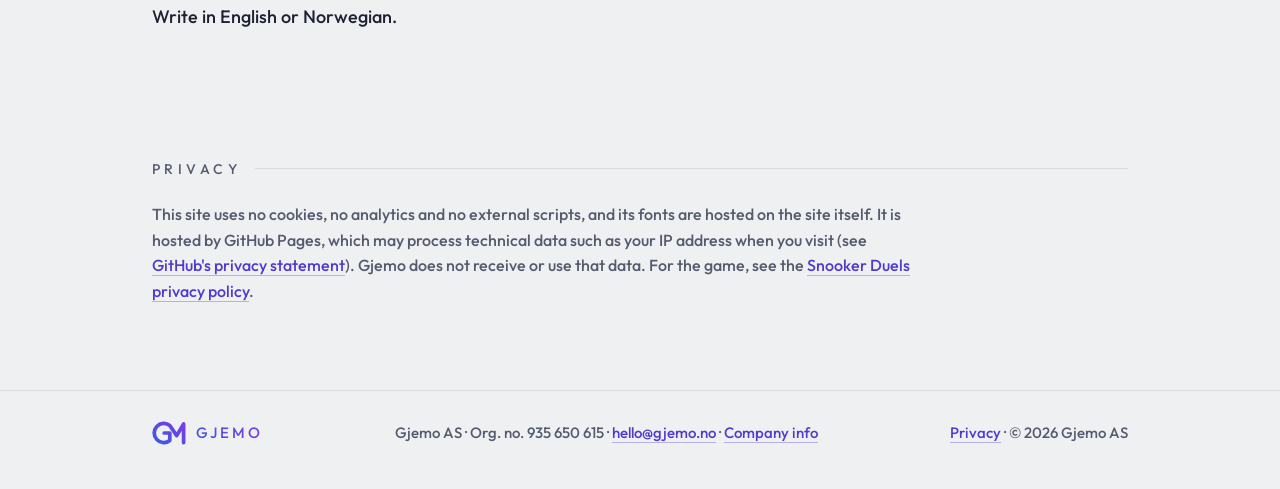
==== commit eb48578b: "Snooker Duels-ikonet lenker til snookerduels.com (Håkon 8. okt: «publiser») Co-Authored-By: Claude O" ====
--- a/index.html
+++ b/index.html
@@ -84,6 +84,8 @@
 .world-snooker a{color:#F6E6B4;border-bottom:1px solid rgba(201,164,92,.6);padding:10px 0}
 .world-snooker a:focus-visible{outline-color:#C9A45C}
 .world-snooker .soon{color:#B5AE9E}
+.world-snooker a.icon-link{flex:none;border:0;padding:0;border-radius:22.4%;transition:transform .2s ease}
+.world-snooker a.icon-link:hover{transform:translateY(-2px) scale(1.03)}
 .next{border:1px dashed #C6C9D3;border-radius:20px;display:flex;flex-direction:column;align-items:center;justify-content:center;gap:6px;min-height:220px;color:var(--muted);text-align:center;padding:30px}
 .next b{font-weight:500;font-size:20px;color:var(--text)}
 
@@ -142,7 +144,7 @@
 <div class="games">
 <article class="world-snooker">
 <div class="head">
-<img src="snooker-duels-ikon.svg" width="96" height="96" alt="Snooker Duels app icon">
+<a class="icon-link" href="https://snookerduels.com" aria-label="Snooker Duels – snookerduels.com"><img src="snooker-duels-ikon.svg" width="96" height="96" alt="Snooker Duels app icon"></a>
 <div>
 <h3>Snooker Duels</h3>
 <p class="slogan">Duel your way to the top</p>
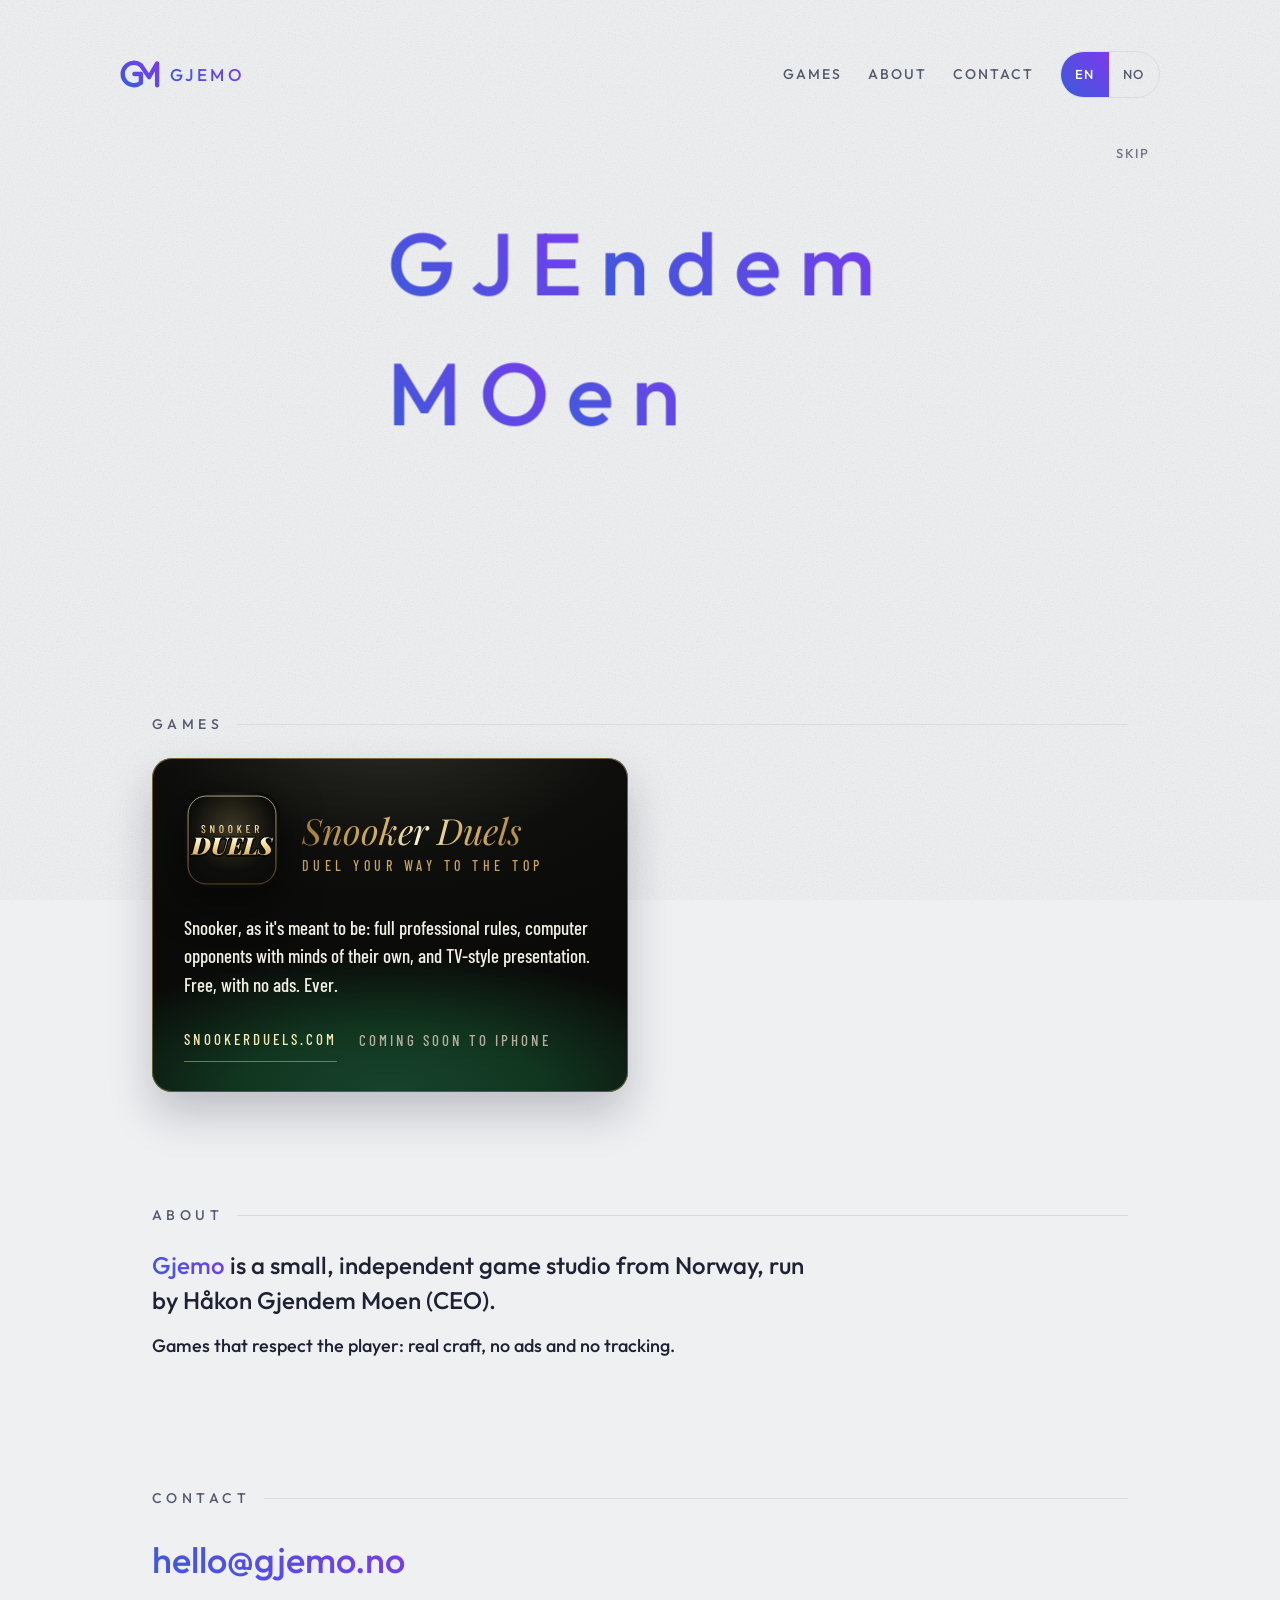
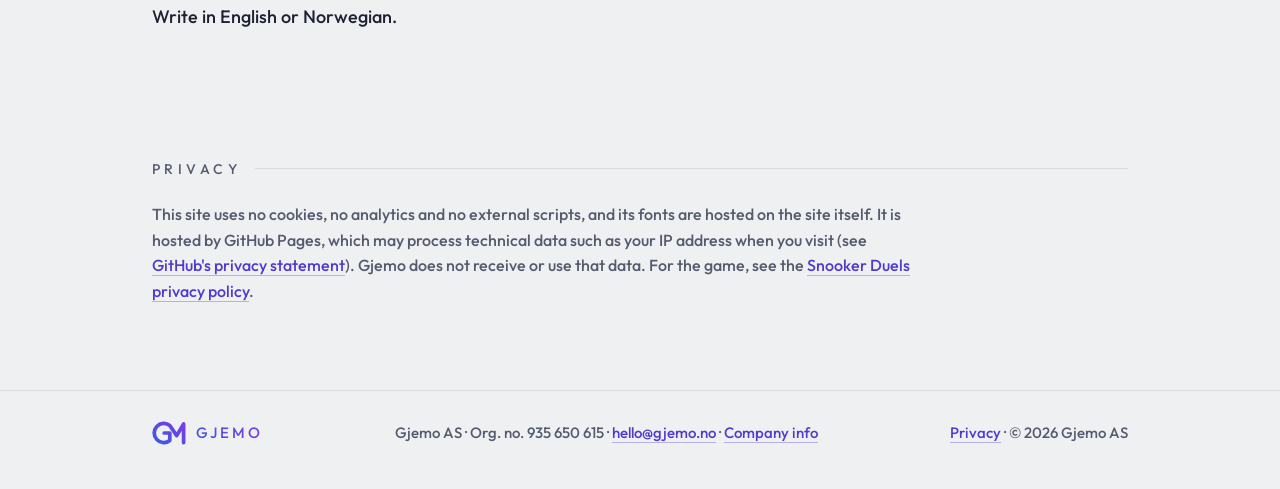
==== commit b0730ced: "Intro: logoen blir stående der den ender, ingen overgang til en annen logo (Håkon 8. okt: «publiser»" ====
--- a/index.html
+++ b/index.html
@@ -47,7 +47,7 @@
 /* One continuous gradient over the whole word (as in the intro), not one per span */
 .lockup .word{background:var(--grad);-webkit-background-clip:text;background-clip:text;color:transparent}
 .lockup .word span{color:transparent}
-.intro{transition:opacity .35s ease}
+.intro-keep .lockup{opacity:0}
 .mark{display:block;width:clamp(100px,19vw,200px);height:auto;overflow:visible}
 .tagline{margin:0;font-size:clamp(22px,3vw,30px);color:var(--text)}
 .sub{margin:0;font-size:17px;color:var(--muted);letter-spacing:.06em}
@@ -198,13 +198,19 @@
   lock.style.cursor='pointer'; lock.addEventListener('click',function(){ if(hero.classList.contains('intro-done')){ try{localStorage.removeItem('gjemo-intro')}catch(e){} location.reload(); } });
   hero.classList.add('intro-on');
   var done=false, raf=0, stage=null, skip=null;
-  function finish(){
+  function finish(ev){
     if(done) return; done=true; cancelAnimationFrame(raf);
+    var early=!!ev; // skipped by tap or key (or the font safety timer) instead of reaching the end
     // Show the real logo first, then remove the intro layer on the next frame: no blank or doubled frame.
     hero.classList.remove('intro-on'); hero.classList.add('intro-done');
     if(skip) skip.remove();
-    // Cross-fade: the intro layer fades out over the real logo (0.35 s), so no colour or pixel jump shows.
-    var st=stage; if(st){ requestAnimationFrame(function(){ st.style.opacity='0'; setTimeout(function(){ st.remove(); },400); }); }
+    // No swap at the end (Håkon 8 Oct: the hand-over still showed). The drawn logo simply stays where it
+    // ended; the real lockup stays invisible underneath (still clickable and read by screen readers).
+    // Only if the window is resized, or the intro was skipped early, the real logo takes over.
+    var st=stage;
+    if(st && !early){ hero.classList.add('intro-keep');
+      addEventListener('resize',function(){ hero.classList.remove('intro-keep'); if(st.parentNode) st.remove(); },{once:true}); }
+    else if(st){ st.remove(); }
     removeEventListener('pointerdown',finish); removeEventListener('keydown',finish);
   }
   addEventListener('pointerdown',finish); addEventListener('keydown',finish);
